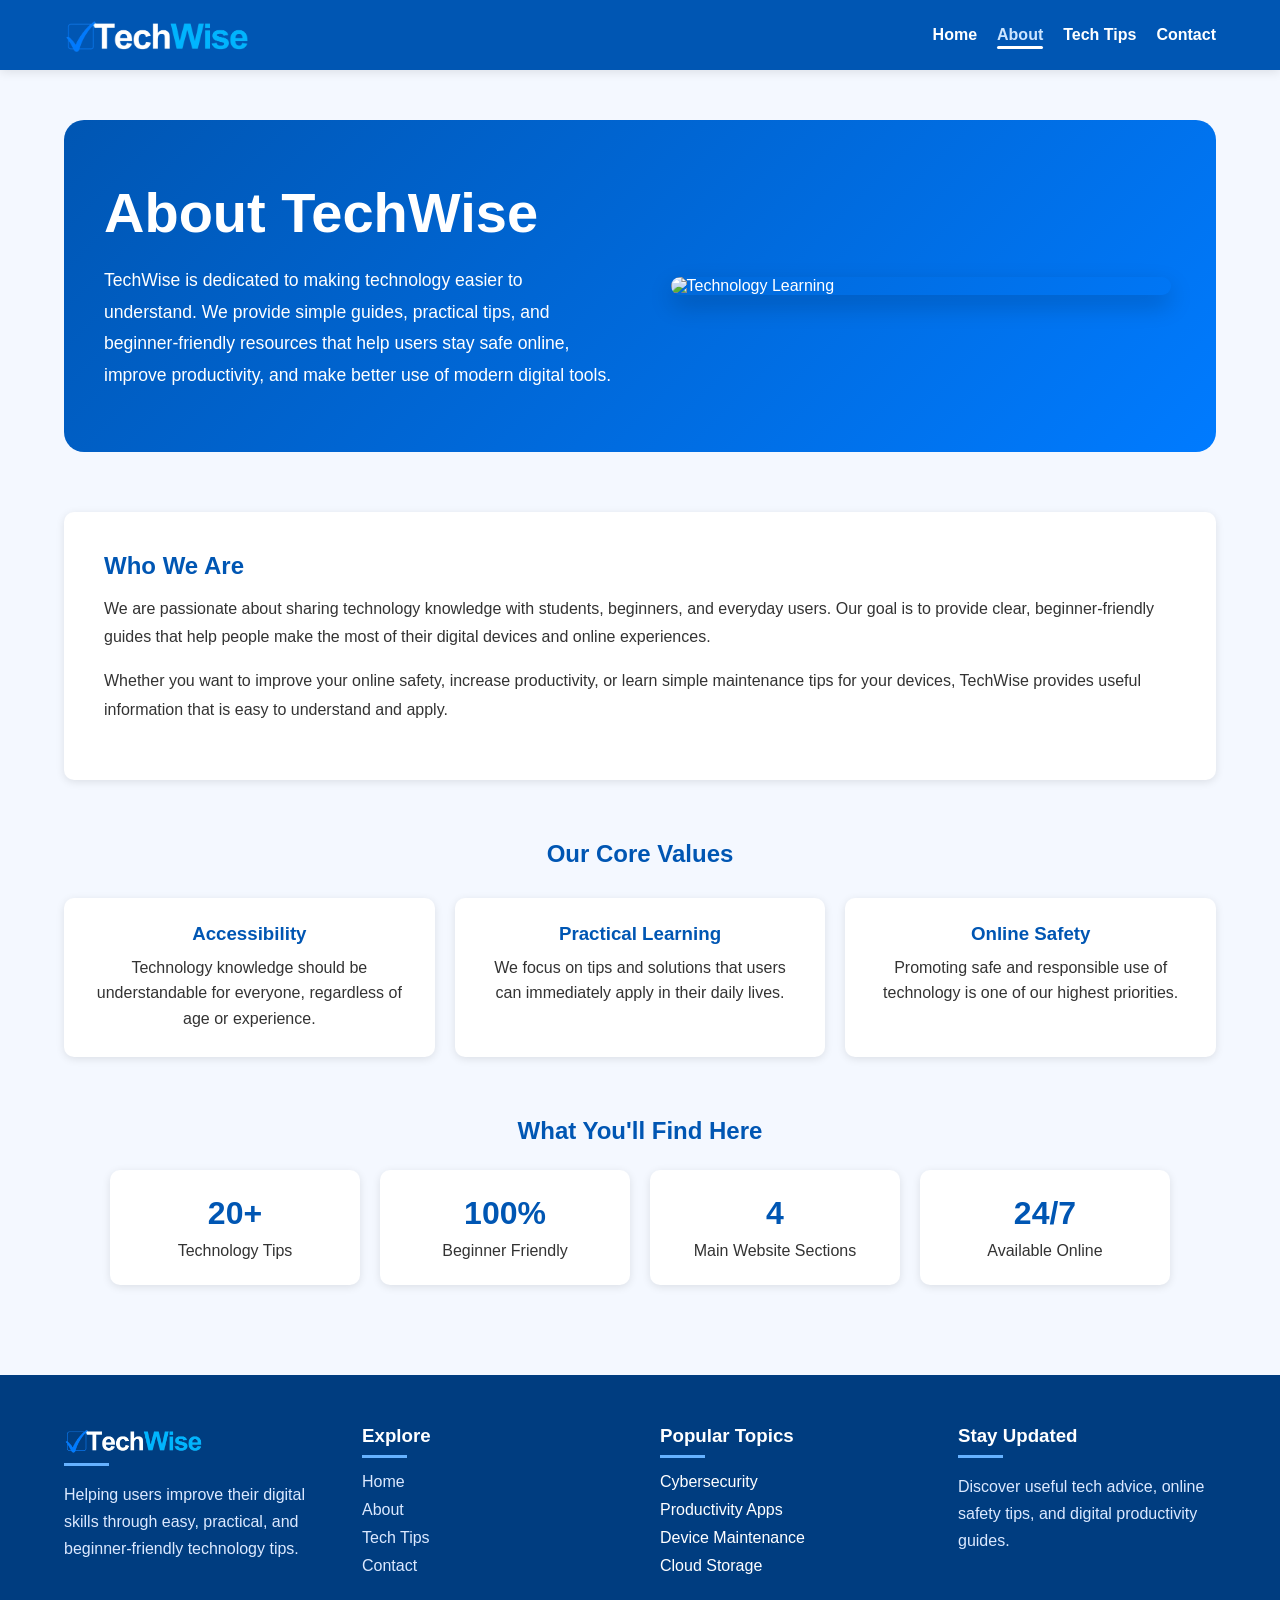
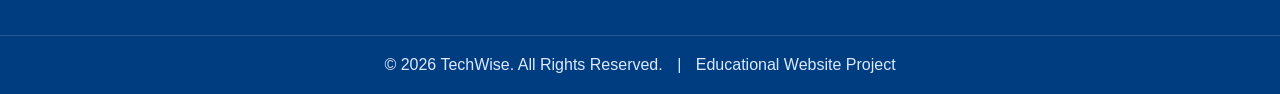
==== about.html @ 183d0cf1 "Initial commit" ====
<!DOCTYPE html>
<html lang="en">

<head>
    <meta charset="UTF-8">
    <meta name="viewport" content="width=device-width, initial-scale=1.0">
    <title>TechWise - About</title>

    <!-- External CSS -->
    <link rel="stylesheet" href="style.css">

    <!-- Internal CSS -->
    <style>
        .hero {
            display: flex;
            align-items: center;
            justify-content: space-between;
            gap: 50px;

            padding: 60px 40px;
            margin-top: 20px;

            background: linear-gradient(135deg, #0056b3, #007bff);
            border-radius: 20px;

            color: white;
        }

        .hero-text {
            flex: 1;
        }

        .hero-text h1 {
            color: white;
            font-size: clamp(2rem, 5vw, 3.5rem);
            margin-bottom: 20px;
        }

        .hero-text p {
            line-height: 1.8;
            font-size: 1.1rem;
            max-width: 600px;
        }

        .hero-image {
            flex: 1;
            display: flex;
            justify-content: center;
        }

        .hero-image img {
            width: 100%;
            max-width: 500px;
            border-radius: 15px;
            box-shadow: 0 10px 25px rgba(0, 0, 0, 0.2);
        }

        /* Mobile */
        @media (max-width: 768px) {

            .hero {
                flex-direction: column-reverse;
                text-align: center;
                padding: 40px 25px;
            }

            .hero-text p {
                max-width: 100%;
            }

            .hero-image img {
                max-width: 350px;
            }

        }

        .about-section {
            margin-top: 60px;
            background: white;
            padding: 40px;
            border-radius: 10px;
            box-shadow: 0 2px 8px rgba(0, 0, 0, 0.1);
        }

        .about-section h2 {
            color: #0056b3;
            margin-bottom: 15px;
        }

        .about-section p {
            line-height: 1.8;
            margin-bottom: 15px;
        }

        .values {
            margin-top: 60px;
        }

        .values h2 {
            text-align: center;
            color: #0056b3;
            margin-bottom: 30px;
        }

        .value-cards {
            display: flex;
            flex-wrap: wrap;
            gap: 20px;
        }

        .value-card {
            flex: 1 1 250px;
            background: white;
            padding: 25px;
            border-radius: 10px;
            text-align: center;
            box-shadow: 0 2px 8px rgba(0, 0, 0, 0.1);
        }

        .value-card h3 {
            color: #0056b3;
            margin-bottom: 10px;
        }

        .value-card p {
            line-height: 1.6;
        }

        .stats {
            margin-top: 60px;
            text-align: center;
        }

        .stats h2 {
            color: #0056b3;
            margin-bottom: 25px;
        }

        .stat-container {
            display: flex;
            flex-wrap: wrap;
            gap: 20px;
            justify-content: center;
        }

        .stat-box {
            background: white;
            flex: 1 1 180px;
            max-width: 250px;
            padding: 25px;
            border-radius: 10px;
            box-shadow: 0 2px 8px rgba(0, 0, 0, 0.1);
        }

        .stat-box h3 {
            color: #0056b3;
            font-size: 2rem;
            margin-bottom: 10px;
        }
    </style>
</head>

<body>

    <header>
        <nav>

            <div class="logo">
                <img src="/images/TechWise_3_-removebg-preview.png" alt="TechWise" />
            </div>

            <input type="checkbox" id="menu-toggle" class="menu-btn">

            <label for="menu-toggle" class="menu-icon">
                <span></span>
                <span></span>
                <span></span>
            </label>

            <ul class="nav-links">
                <li><a href="index.html">Home</a></li>
                <li><a href="about.html" class="active">About</a></li>
                <li><a href="tips.html">Tech Tips</a></li>
                <li><a href="contact.html">Contact</a></li>
            </ul>

        </nav>
    </header>

    <div class="container">
        <section class="hero reveal">

            <div class="hero-text">

                <h1>About TechWise</h1>

                <p>
                    TechWise is dedicated to making technology easier to understand.
                    We provide simple guides, practical tips, and beginner-friendly
                    resources that help users stay safe online, improve productivity,
                    and make better use of modern digital tools.
                </p>

            </div>

            <div class="hero-image">
                <img src="https://images.unsplash.com/photo-1498050108023-c5249f4df085?w=1200"
                    alt="Technology Learning">
            </div>

        </section>

        <section class="about-section">

            <h2>Who We Are</h2>

            <p>
                We are passionate about sharing technology knowledge with students,
                beginners, and everyday users. Our goal is to provide clear,
                beginner-friendly guides that help people make the most of their
                digital devices and online experiences.
            </p>

            <p>
                Whether you want to improve your online safety, increase productivity,
                or learn simple maintenance tips for your devices, TechWise
                provides useful information that is easy to understand and apply.
            </p>

        </section>

        <section class="values reveal">

            <h2>Our Core Values</h2>

            <div class="value-cards">

                <div class="value-card">
                    <h3>Accessibility</h3>
                    <p>
                        Technology knowledge should be understandable for everyone,
                        regardless of age or experience.
                    </p>
                </div>

                <div class="value-card">
                    <h3>Practical Learning</h3>
                    <p>
                        We focus on tips and solutions that users can immediately
                        apply in their daily lives.
                    </p>
                </div>

                <div class="value-card">
                    <h3>Online Safety</h3>
                    <p>
                        Promoting safe and responsible use of technology is one of
                        our highest priorities.
                    </p>
                </div>

            </div>

        </section>

        <section class="stats reveal">

            <h2>What You'll Find Here</h2>

            <div class="stat-container">

                <div class="stat-box">
                    <h3>20+</h3>
                    <p>Technology Tips</p>
                </div>

                <div class="stat-box">
                    <h3>100%</h3>
                    <p>Beginner Friendly</p>
                </div>

                <div class="stat-box">
                    <h3>4</h3>
                    <p>Main Website Sections</p>
                </div>

                <div class="stat-box">
                    <h3>24/7</h3>
                    <p>Available Online</p>
                </div>

            </div>

        </section>


    </div>

    <footer>

        <div class="footer-container">

            <div class="footer-column">

                <h3 class="footer-logo">
                    <img src="/images/TechWise_3_-removebg-preview.png" alt="TechWise">
                </h3>
                <p>
                    Helping users improve their digital skills through easy,
                    practical, and beginner-friendly technology tips.
                </p>

            </div>

            <div class="footer-column">
                <h3>Explore</h3>
                <ul>
                    <li><a href="index.html">Home</a></li>
                    <li><a href="about.html">About</a></li>
                    <li><a href="tips.html">Tech Tips</a></li>
                    <li><a href="contact.html">Contact</a></li>
                </ul>
            </div>

            <div class="footer-column">
                <h3>Popular Topics</h3>
                <ul>
                    <li>Cybersecurity</li>
                    <li>Productivity Apps</li>
                    <li>Device Maintenance</li>
                    <li>Cloud Storage</li>
                </ul>
            </div>

            <div class="footer-column">
                <h3>Stay Updated</h3>
                <p>
                    Discover useful tech advice, online safety tips,
                    and digital productivity guides.
                </p>
            </div>

        </div>

        <div class="footer-bottom">
            <p>
                © 2026 TechWise. All Rights Reserved.
                <span>|</span>
                Educational Website Project
            </p>
        </div>

    </footer>
    <script src="script.js"></script>
    <script src="scroll.js"></script>
</body>

</html>
---- style.css ----
/* RESET */
* {
  margin: 0;
  padding: 0;
  box-sizing: border-box;
  font-family: Arial, sans-serif;
}

/* BODY */
body {
  background-color: #f4f8ff;
  color: #333;
  min-height: 100vh;
  display: flex;
  flex-direction: column;
  padding-top: 70px;
}

/* NAVIGATION */
header {
  background-color: #0056b3;
  position: fixed;
  top: 0;
  left: 0;
  z-index: 1000;
  box-shadow: 0 2px 10px rgba(0, 0, 0, 0.1);
  width: 100%;
  transition: transform 0.3s ease;
}

.header-hidden {
  transform: translateY(-100%);
}

nav {
  width: 90%;
  max-width: 1200px;
  margin: auto;
  min-height: 70px;
  display: flex;
  justify-content: space-between;
  align-items: center;

}

.logo {
  color: white;
  font-size: 1.5rem;
  font-weight: bold;
}

.logo img {
  max-height: 60px;
  padding: 10px 0px;
  object-fit: contain;
}

.nav-links {
  list-style: none;
  display: flex;
}

.nav-links li {
  margin-left: 20px;
}

.nav-links a {
  color: white;
  text-decoration: none;
  font-weight: bold;
  position: relative;
  transition: color 0.3s ease;
}


/* Underline animation */
.nav-links a::after {
  content: "";
  position: absolute;
  left: 0;
  bottom: -6px;
  width: 0;
  height: 3px;
  background: white;
  border-radius: 10px;
  transition: width 0.3s ease;
}



/* Hover effect */
.nav-links a:hover {
  color: #cce5ff;
}

.nav-links a:hover::after {
  width: 100%;
}



/* Active page */
.nav-links a.active {
  color: #cce5ff;
}

.nav-links a.active::after {
  width: 100%;
}




/* HAMBURGER ICON */
.menu-btn {
  display: none;
}

.menu-icon {
  display: none;
  cursor: pointer;
}

.menu-icon span {
  display: block;
  width: 28px;
  height: 3px;
  background: white;
  margin: 5px 0;
  border-radius: 2px;
}



/* MAIN CONTENT */
.container {
  width: 90%;
  max-width: 1200px;
  margin: 30px auto;
  flex: 1;
}




/* IMAGES */
img {
  max-width: 100%;
  height: auto;
  display: block;
  border-radius: 10px;
}




/* FOOTER */
footer {
  background: #003d80;
  color: white;
  margin-top: 60px;
  z-index: 1001;
}

.footer-container {
  width: 90%;
  max-width: 1200px;
  margin: auto;

  display: grid;
  grid-template-columns: repeat(auto-fit, minmax(220px, 1fr));

  gap: 40px;
  padding: 50px 0;
}

.footer-logo img {
  max-height: 30px;
}

.footer-column h3 {
  margin-bottom: 15px;
  color: #ffffff;
  position: relative;
}

.footer-column h3::after {
  content: "";
  display: block;
  width: 45px;
  height: 3px;
  background: #66b2ff;
  margin-top: 8px;
}

.footer-column p {
  line-height: 1.7;
  color: #dbe9ff;
}

.footer-column ul {
  list-style: none;
}

.footer-column ul li {
  margin-bottom: 10px;
}

.footer-column a {
  color: #dbe9ff;
  text-decoration: none;
  transition: 0.3s;
}

.footer-column a:hover {
  color: white;
  padding-left: 5px;
}

.footer-bottom {
  text-align: center;
  border-top: 1px solid rgba(255, 255, 255, 0.15);
  padding: 20px;
  color: #dbe9ff;
}

.footer-bottom span {
  margin: 0 10px;
}




/* Mobile */
@media (max-width:768px) {

  .footer-container {
    text-align: center;
  }

  .footer-logo {
    display: flex;
    justify-content: center;
    align-items: center;
    flex-direction: column;
  }

  .footer-column h3::after {
    margin: 8px auto 0;
  }
}




/* TABLETS */
@media (max-width: 768px) {

  .nav-links {
    position: absolute;
    top: 70px;
    left: 0;
    width: 100%;
    background-color: #0056b3;

    flex-direction: column;

    max-height: 0;
    overflow: hidden;

    transition: max-height 0.3s ease;
  }

  .nav-links li {
    margin: 15px 0;
    text-align: center;
  }

  .menu-icon {
    display: block;
  }

  .menu-btn:checked~.nav-links {
    max-height: 300px;
  }
}

/* SMALL PHONES */

@media (max-width: 480px) {

  .logo {
    font-size: 1.2rem;
  }

  .container {
    width: 95%;
  }
}




/* Scroll Animation */
.reveal {
  opacity: 0;
  transform: translateY(50px);
  transition: all 0.8s ease;
}

.reveal.active {
  opacity: 1;
  transform: translateY(0);
}
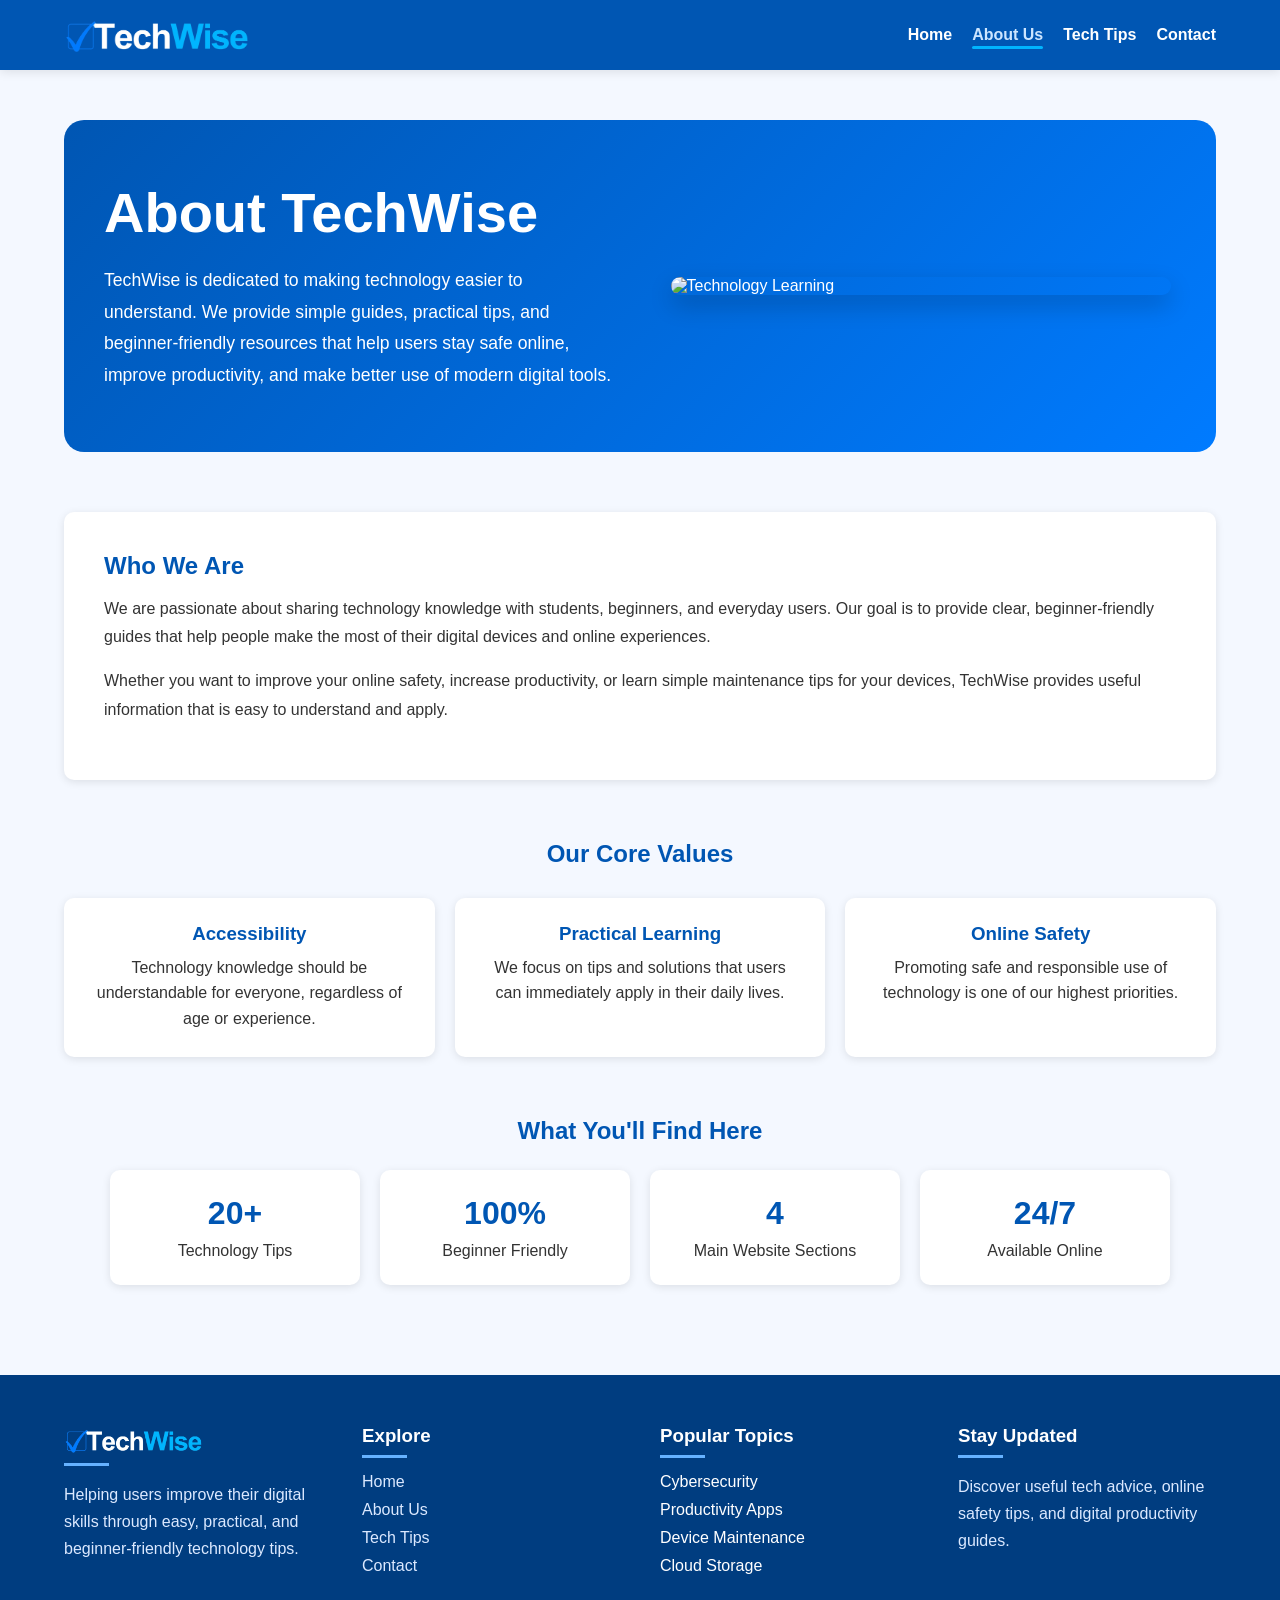
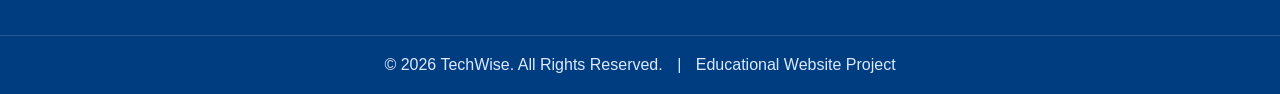
==== commit 929a5846: "Better UI" ====
--- a/about.html
+++ b/about.html
@@ -5,11 +5,7 @@
     <meta charset="UTF-8">
     <meta name="viewport" content="width=device-width, initial-scale=1.0">
     <title>TechWise - About</title>
-
-    <!-- External CSS -->
     <link rel="stylesheet" href="style.css">
-
-    <!-- Internal CSS -->
     <style>
         .hero {
             display: flex;
@@ -162,11 +158,12 @@
 
 <body>
 
+    <!--NAVIGATION BAR SECTION-->
     <header>
         <nav>
 
             <div class="logo">
-                <img src="/images/TechWise_3_-removebg-preview.png" alt="TechWise" />
+                <img src="./images/TechWise_3_-removebg-preview.png" alt="TechWise" />
             </div>
 
             <input type="checkbox" id="menu-toggle" class="menu-btn">
@@ -179,7 +176,7 @@
 
             <ul class="nav-links">
                 <li><a href="index.html">Home</a></li>
-                <li><a href="about.html" class="active">About</a></li>
+                <li><a href="about.html" class="active">About Us</a></li>
                 <li><a href="tips.html">Tech Tips</a></li>
                 <li><a href="contact.html">Contact</a></li>
             </ul>
@@ -187,6 +184,7 @@
         </nav>
     </header>
 
+    <!--CONTENT SECTION-->
     <div class="container">
         <section class="hero reveal">
 
@@ -303,7 +301,7 @@
             <div class="footer-column">
 
                 <h3 class="footer-logo">
-                    <img src="/images/TechWise_3_-removebg-preview.png" alt="TechWise">
+                    <img src="./images/TechWise_3_-removebg-preview.png" alt="TechWise">
                 </h3>
                 <p>
                     Helping users improve their digital skills through easy,
@@ -316,7 +314,7 @@
                 <h3>Explore</h3>
                 <ul>
                     <li><a href="index.html">Home</a></li>
-                    <li><a href="about.html">About</a></li>
+                    <li><a href="about.html">About Us</a></li>
                     <li><a href="tips.html">Tech Tips</a></li>
                     <li><a href="contact.html">Contact</a></li>
                 </ul>
--- a/style.css
+++ b/style.css
@@ -1,4 +1,3 @@
-/* RESET */
 * {
   margin: 0;
   padding: 0;
@@ -81,7 +80,7 @@
   bottom: -6px;
   width: 0;
   height: 3px;
-  background: white;
+  background: #00b4fe;
   border-radius: 10px;
   transition: width 0.3s ease;
 }
@@ -90,7 +89,7 @@
 
 /* Hover effect */
 .nav-links a:hover {
-  color: #cce5ff;
+  color: #00b4fe;
 }
 
 .nav-links a:hover::after {
